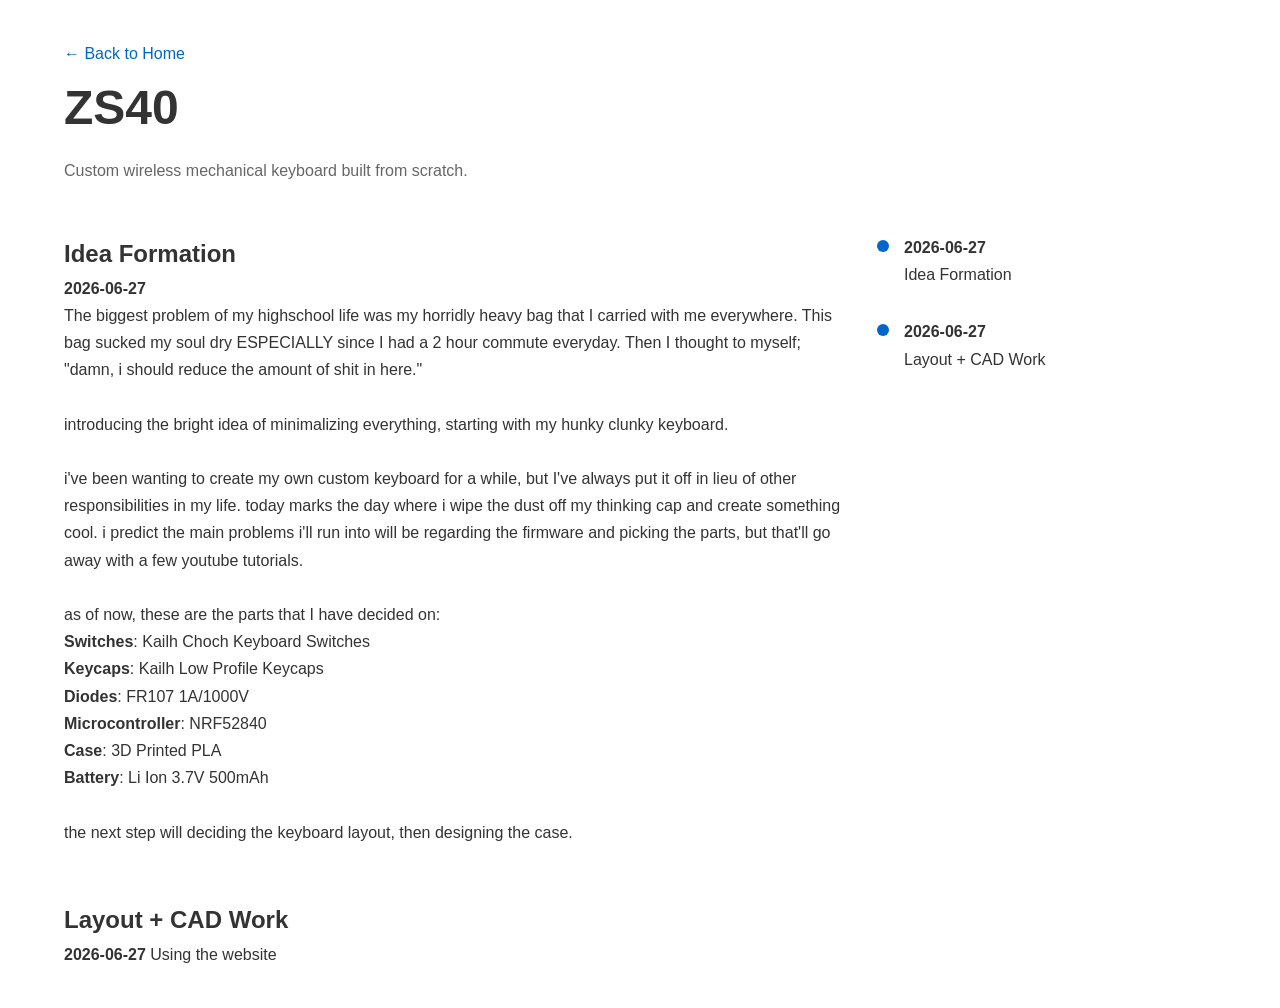
==== projects/zs40/zs40.html @ b61a7b48 "Created Project Page" ====
<!DOCTYPE html>
<html lang="en">
<head>
<meta charset="UTF-8">
<meta name="viewport" content="width=device-width, initial-scale=1.0">
<title>ZS60 | Dev Log</title>
<link rel="icon" type="image/x-icon" href="..\..\images\dinosaur.webp">

<style>

*{
    margin:0;
    padding:0;
    box-sizing:border-box;
}

body{
    font-family:Arial, Helvetica, sans-serif;
    max-width:1200px;
    margin:auto;
    padding:40px 24px;
    color:#333;
    line-height:1.7;
}

a{
    color:#0066cc;
    text-decoration:none;
}

header{
    margin-bottom:50px;
}

header h1{
    font-size:3rem;
}

header p{
    color:#666;
    margin-top:.5rem;
}

.layout{
    display:grid;
    grid-template-columns:2.5fr 1fr;
    gap:60px;
}

/* ---------- DEV LOG ---------- */

.post{
    margin-bottom:80px;
}

.post h2{
    margin-bottom:20px;
    border-bottom:2px solid #eee;
    padding-bottom:8px;
}

.post p{
    margin-bottom:20px;
}

/* ---------- TIMELINE ---------- */

aside{
    position:sticky;
    top:40px;
    align-self:start;
}

.timeline{
    border-left:2px solid #ddd;
    padding-left:20px;
}

.timeline-item{
    position:relative;
    margin-bottom:30px;
}

.timeline-item::before{
    content:"";
    position:absolute;
    left:-27px;
    top:6px;

    width:12px;
    height:12px;

    border-radius:50%;
    background:#0066cc;
}

.timeline small{
    color:#888;
}

.timeline h4{
    margin-top:4px;
}

@media(max-width:900px){

.layout{
    grid-template-columns:1fr;
}

aside{
    position:static;
}

article{
    margin-bottom: 1rem;
}

}

</style>

</head>
<body>

<a href="../../index.html">← Back to Home</a>

<header>

<h1>ZS40</h1>

<p>
Custom wireless mechanical keyboard built from scratch.
</p>

</header>

<div class="layout">

<main id="devlog"></main>

<aside>

<div id="timeline"></div>

</aside>


<script src="../../lib/marked.min.js"></script>
<script src="script.js"></script>
</div>

</body>
</html>
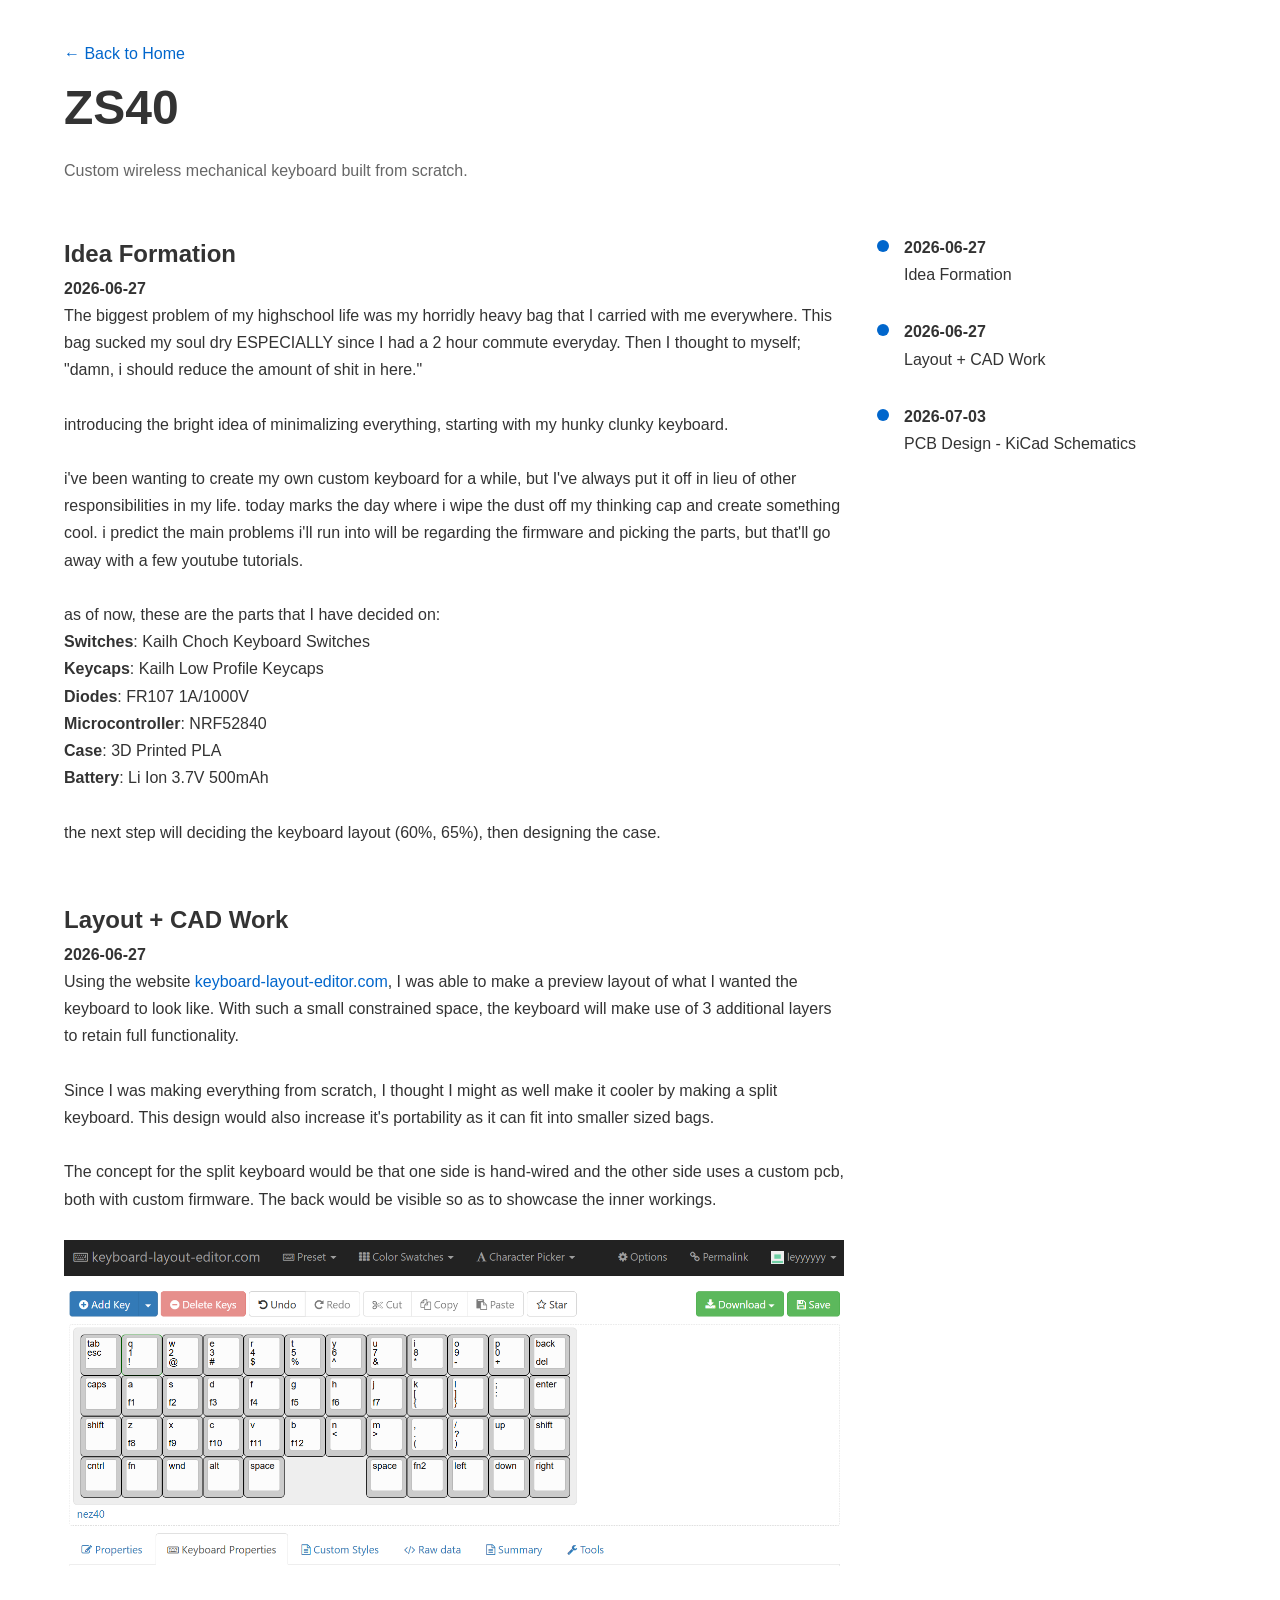
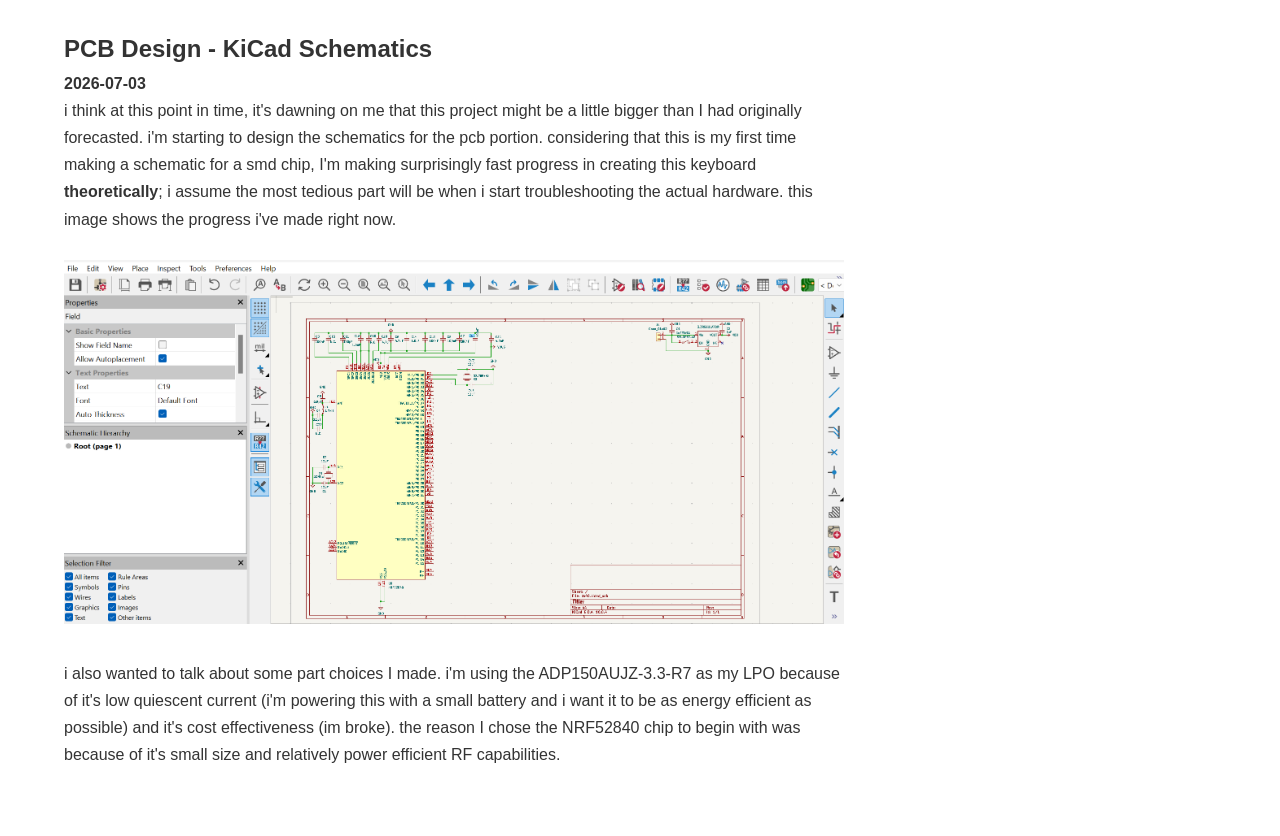
==== commit b9e0aa37: "schematics log" ====
--- a/projects/zs40/zs40.html
+++ b/projects/zs40/zs40.html
@@ -123,7 +123,7 @@
 </head>
 <body>
 
-<a href="../../index.html">← Back to Home</a>
+<a href="../../">← Back to Home</a>
 
 <header>
 
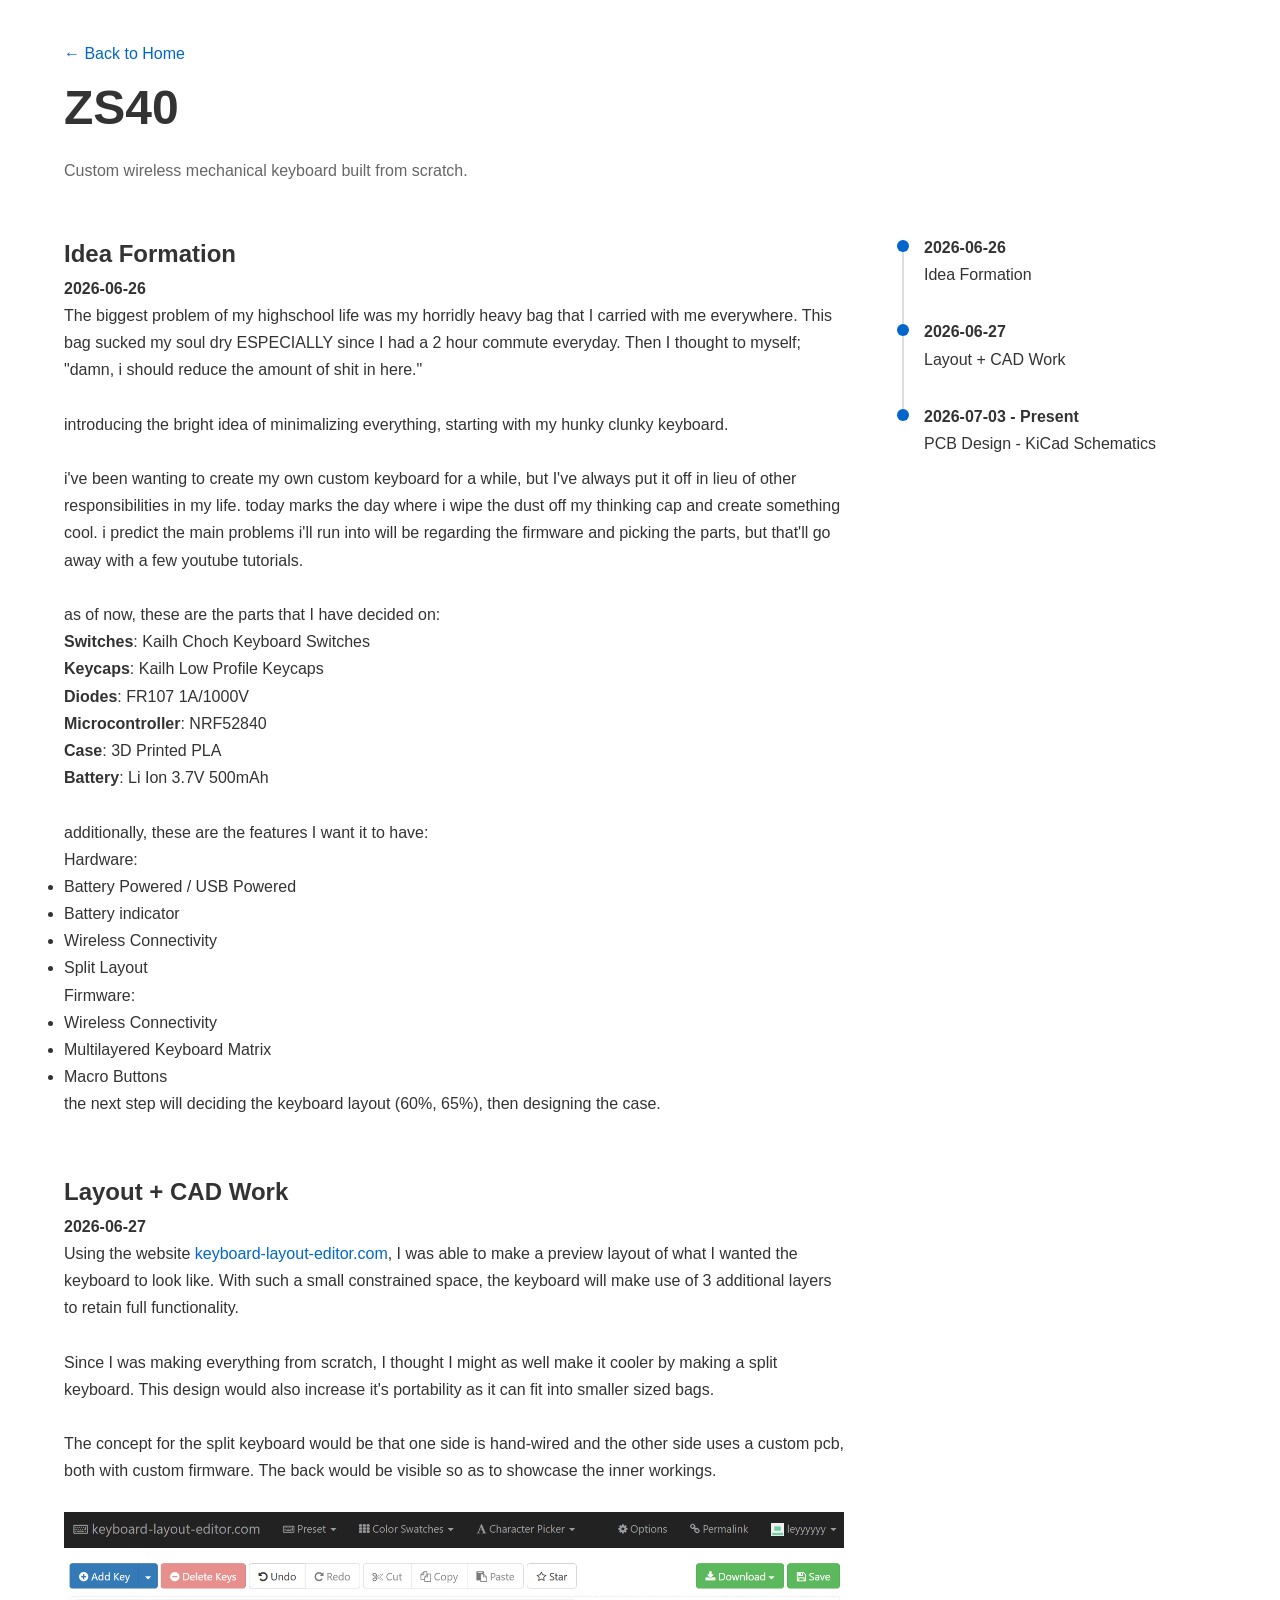
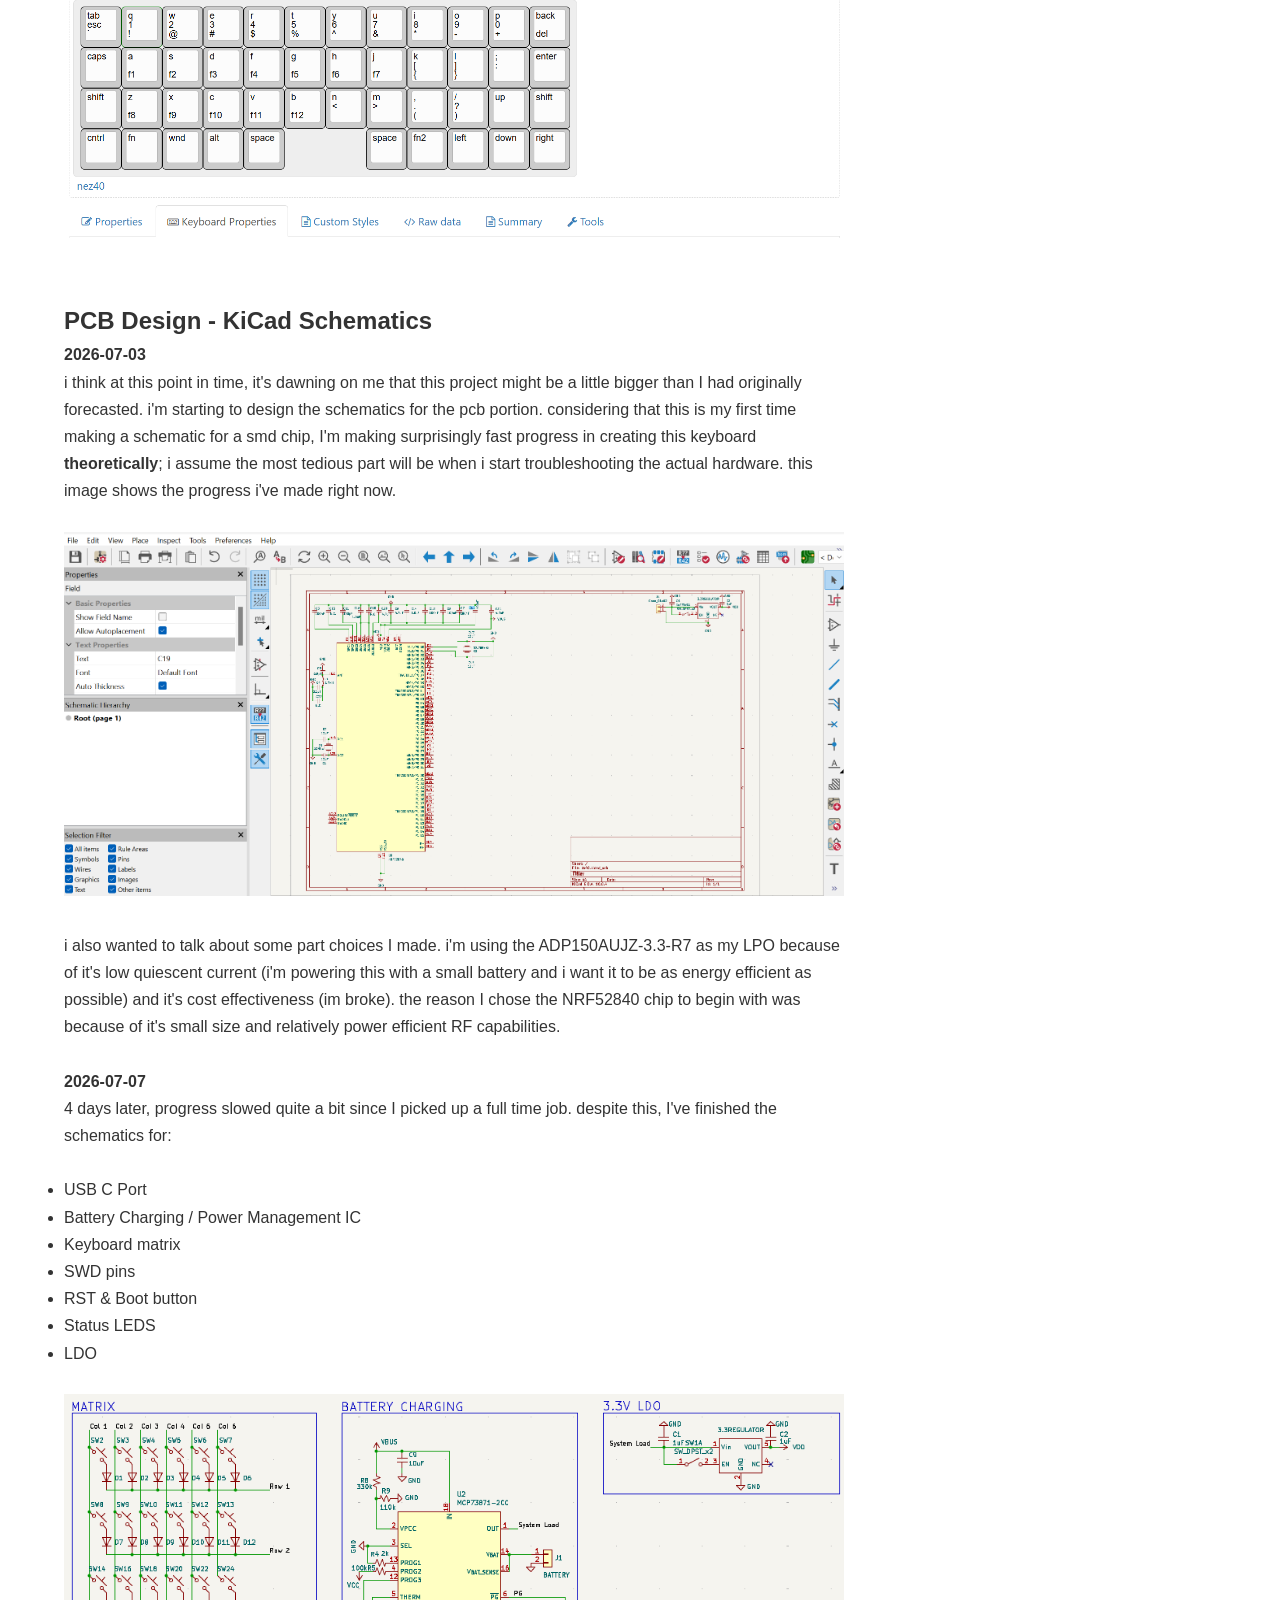
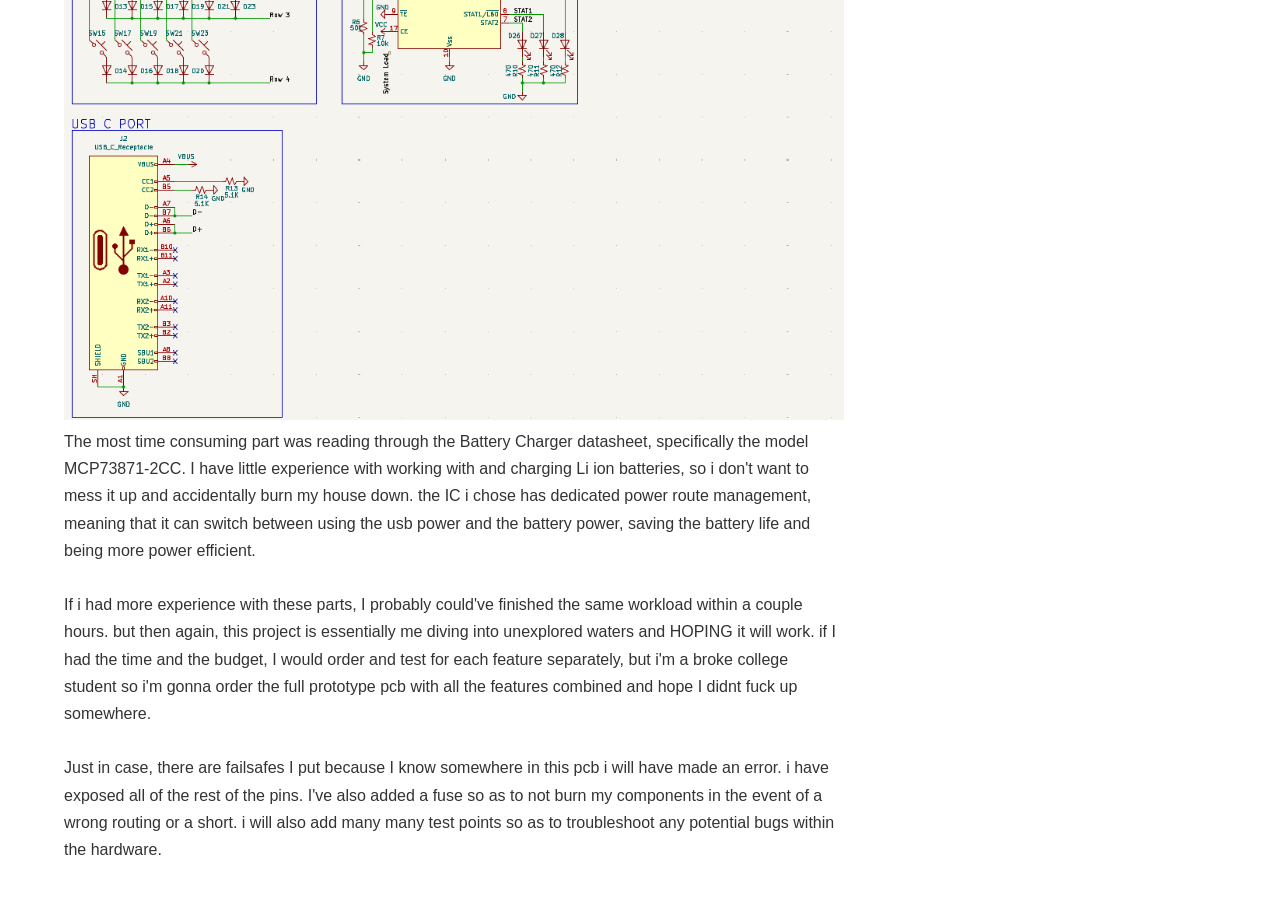
==== commit 20b188fb: "mobile timeline viewing update" ====
--- a/projects/zs40/zs40.html
+++ b/projects/zs40/zs40.html
@@ -70,15 +70,16 @@
     top:40px;
     align-self:start;
 }
-
-.timeline{
-    border-left:2px solid #ddd;
+#timeline{
     padding-left:20px;
 }
 
 .timeline-item{
+    display:block;
     position:relative;
     margin-bottom:30px;
+    color:inherit;
+    text-decoration:none;
 }
 
 .timeline-item::before{
@@ -92,13 +93,30 @@
 
     border-radius:50%;
     background:#0066cc;
-}
-
-.timeline small{
+    z-index:1;
+}
+
+.timeline-item::after{
+    content:"";
+    position:absolute;
+    left:-22px;
+    top:6px;
+
+    width:2px;
+    height:calc(100% + 30px);
+
+    background:#ddd;
+}
+
+.timeline-item:last-child::after{
+    display:none;
+
+}
+#timeline small{
     color:#888;
 }
 
-.timeline h4{
+#timeline h4{
     margin-top:4px;
 }
 
@@ -108,8 +126,65 @@
     grid-template-columns:1fr;
 }
 
+main{
+    order:2;
+}
+
 aside{
-    position:static;
+    order:1;
+    
+    
+    
+    background:#fff;
+    padding:16px 0;
+    box-shadow:0 2px 15px rgba(0, 0, 0, 0.119);
+    min-width:0;
+    border-radius: 1rem;
+}
+
+#timeline{
+    display:flex;
+    position:sticky;
+    top:-10px;
+    z-index:-10;
+    flex-direction:row;
+    overflow-x:auto;
+    padding-left:20px;
+    padding-right:24px;
+    padding-top:10px;
+    padding-bottom: 5px;
+    margin-left: 2.5%;
+    margin-right: 2.5%;
+    gap:40px;
+    width:95%;
+    min-width:0;
+}
+
+.timeline-item{
+    flex:0 0 auto;
+    width:160px;
+    margin-bottom:0;
+    padding-top:14px;
+}
+.timeline-title{
+    display:block;
+    white-space:nowrap;
+    overflow:hidden;
+    text-overflow:ellipsis;
+    font-size: 0.8rem;
+}
+
+.timeline-item::before{
+    left:0;
+    top:0;
+}
+
+.timeline-item::after{
+    left:0;
+    top:5px;
+
+    width:calc(100% + 40px);
+    height:2px;
 }
 
 article{
@@ -137,6 +212,7 @@
 
 <div class="layout">
 
+
 <main id="devlog"></main>
 
 <aside>
@@ -144,7 +220,6 @@
 <div id="timeline"></div>
 
 </aside>
-
 
 <script src="../../lib/marked.min.js"></script>
 <script src="script.js"></script>
